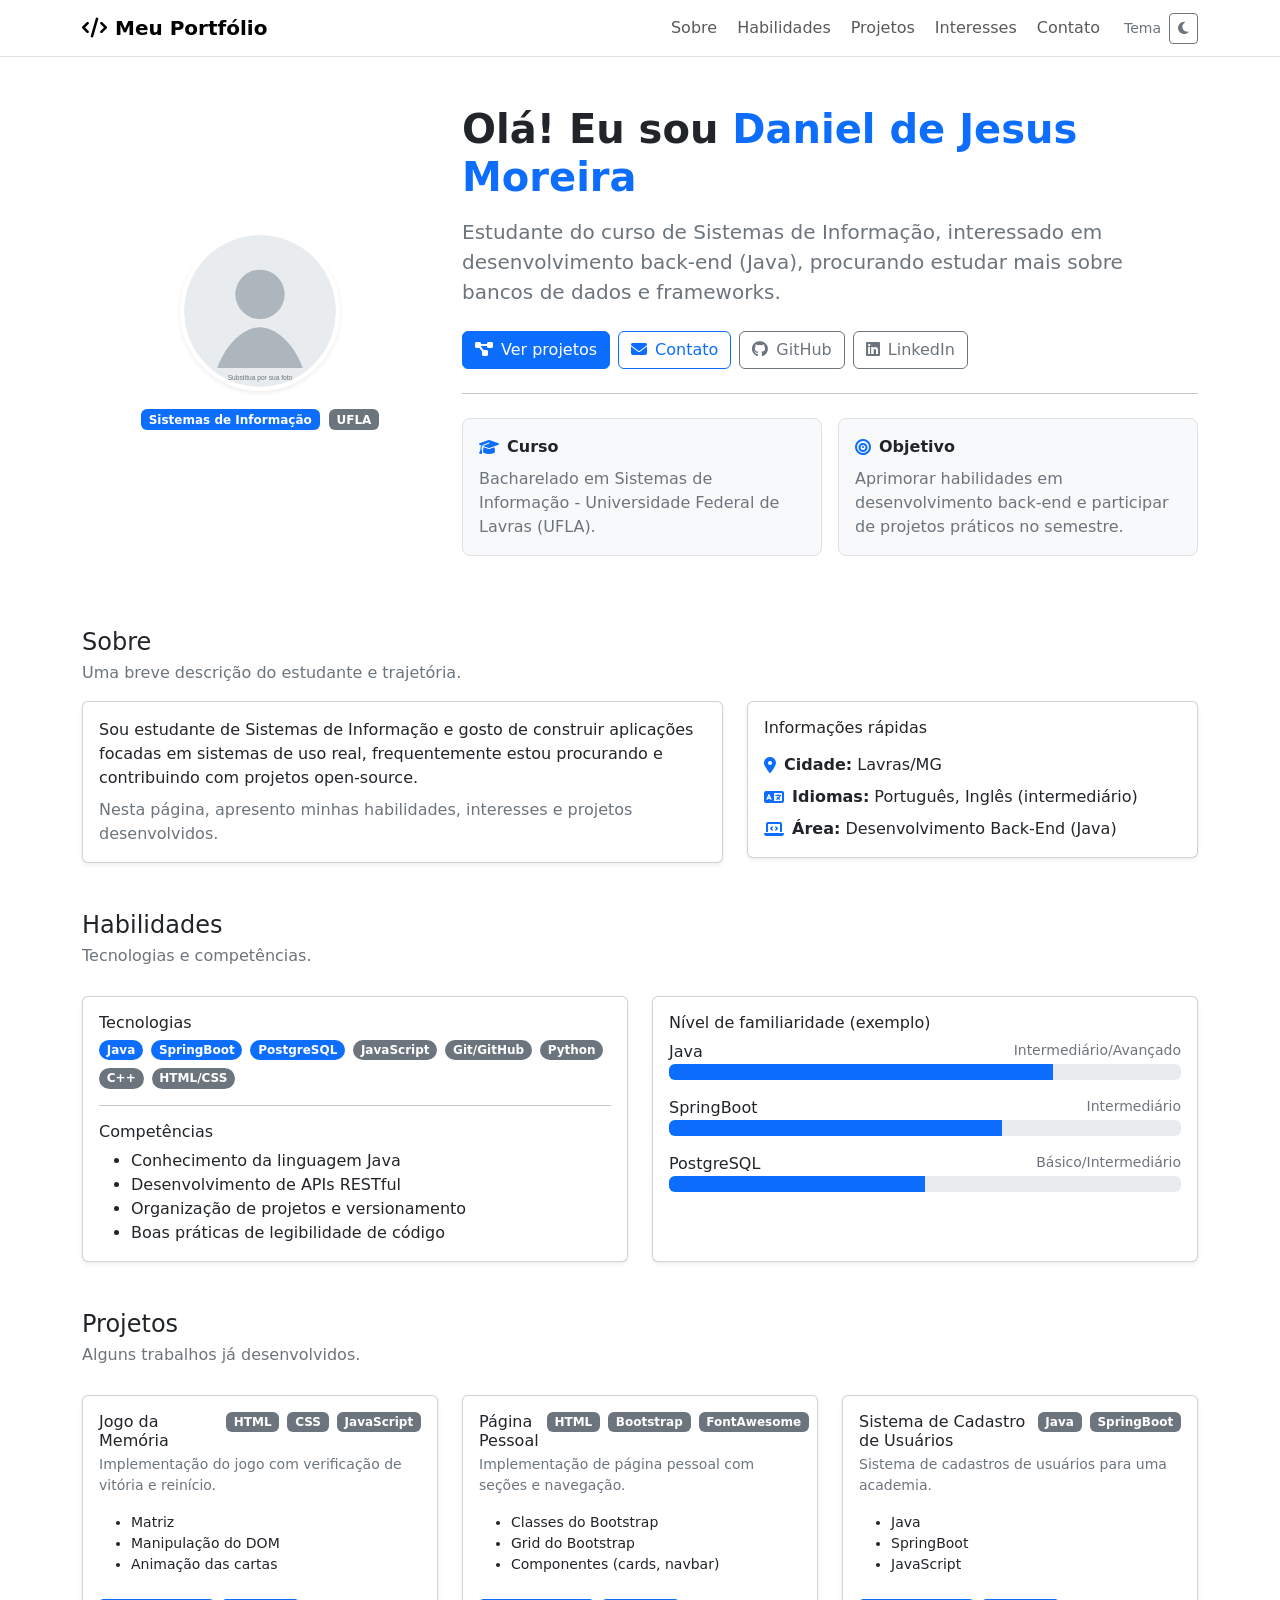
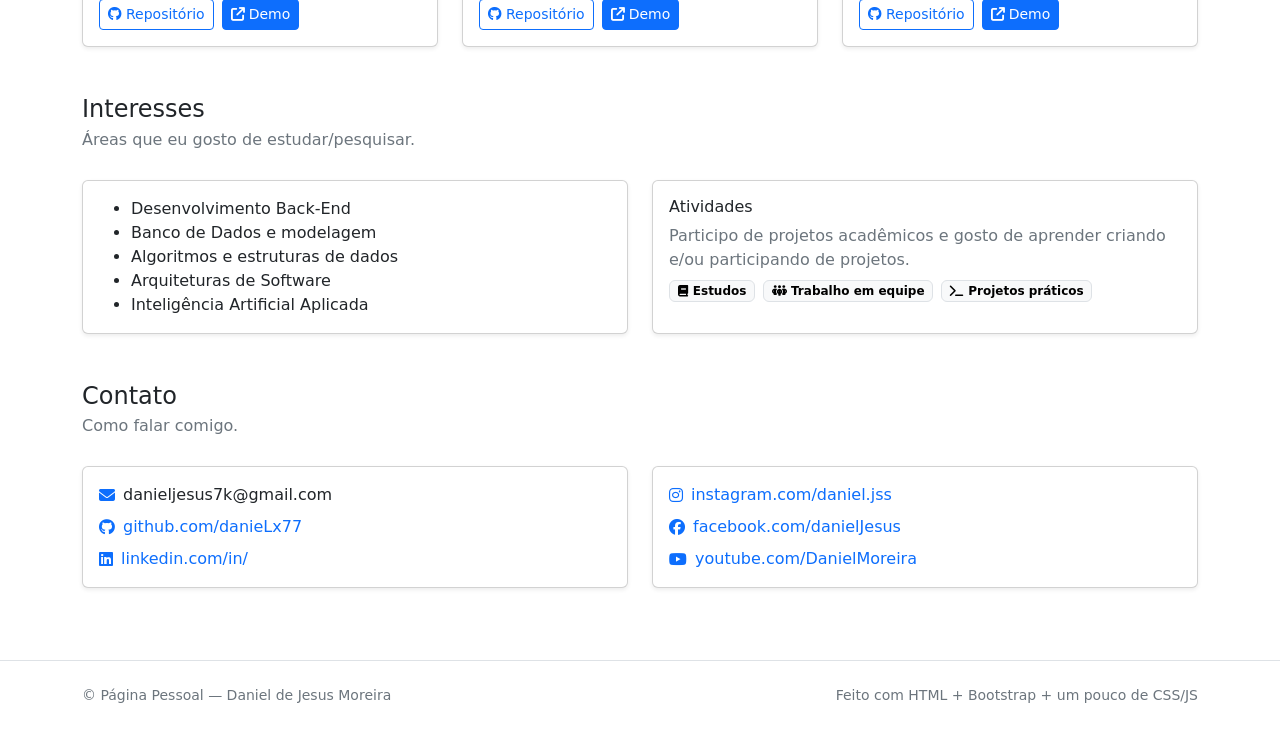
==== versao-bootstrap/index.html @ b2531820 "refactor: mudanca na estrutura de pastas da versao-bootstrap" ====
<!DOCTYPE html>
<html lang="pt-BR" data-bs-theme="light">
    <head>
        <meta charset="utf-8">
        <meta name="viewport" content="width=device-width, initial-scale=1.0">
        <title>Página Pessoal</title>

        <!-- Bootstrap 5 (CSS) -->
        <link href="https://cdn.jsdelivr.net/npm/bootstrap@5.3.3/dist/css/bootstrap.min.css" rel="stylesheet">

        <!-- Font Awesome (ícones) -->
        <link rel="stylesheet" href="https://cdnjs.cloudflare.com/ajax/libs/font-awesome/6.5.0/css/all.min.css">

        <!-- CSS do projeto (externo) -->
        <link rel="stylesheet" href="assets/css/styles.css">
    </head>
    <body class="bg-body">

        <!-- Navbar -->
<nav class="navbar navbar-expand-lg border-bottom bg-body sticky-top">
    <div class="container">
        <a class="navbar-brand fw-semibold" href="#top">
            <i class="fa-solid fa-code me-2"></i>Meu Portfólio
        </a>
        <button class="navbar-toggler" type="button" data-bs-toggle="collapse" data-bs-target="#navContent">
            <span class="navbar-toggler-icon"></span>
        </button>
        <div class="collapse navbar-collapse" id="navContent">
            <ul class="navbar-nav ms-auto gap-lg-1">
                <li class="nav-item"><a class="nav-link" href="#sobre">Sobre</a></li>
                <li class="nav-item"><a class="nav-link" href="#habilidades">Habilidades</a></li>
                <li class="nav-item"><a class="nav-link" href="#projetos">Projetos</a></li>
                <li class="nav-item"><a class="nav-link" href="#interesses">Interesses</a></li>
                <li class="nav-item"><a class="nav-link" href="#contato">Contato</a></li>
            </ul>
            <div class="ms-lg-3 d-flex align-items-center gap-2 py-2 py-lg-0">
                <span class="small text-secondary d-none d-lg-inline">Tema</span>
                <button id="themeToggle" class="btn btn-outline-secondary btn-sm" type="button">
                    <i class="fa-solid fa-moon"></i>
                </button>
            </div>
        </div>
    </div>
</nav>

<!-- Header / Informações Básicas -->
<header id="top" class="py-5">
    <div class="container">
        <div class="row align-items-center g-4">
            <div class="col-12 col-lg-4 text-center">
                <img class="profile-img shadow-sm" src="assets/img/foto.svg" alt="Foto de perfil">
                <div class="mt-3">
                    <span class="badge text-bg-primary me-1">Sistemas de Informação</span>
                    <span class="badge text-bg-secondary">UFLA</span>
                </div>
            </div>
            <div class="col-12 col-lg-8">
                <h1 class="display-6 fw-semibold mb-3">
                    Olá! Eu sou <span class="text-primary">Daniel de Jesus Moreira</span>
                </h1>
                <p class="lead text-secondary mb-4">
                    Estudante do curso de Sistemas de Informação, interessado em desenvolvimento back-end (Java), procurando estudar mais sobre bancos de dados e frameworks.
                </p>
                <div class="d-flex flex-wrap gap-2">
                    <a class="btn btn-primary" href="#projetos">
                        <i class="fa-solid fa-diagram-project me-2"></i>Ver projetos
                    </a>
                    <a class="btn btn-outline-primary" href="#contato">
                        <i class="fa-solid fa-envelope me-2"></i>Contato
                    </a>
                    <a class="btn btn-outline-secondary" href="https://github.com/danieLx77" target="_blank">
                        <i class="fa-brands fa-github me-2"></i>GitHub
                    </a>
                    <a class="btn btn-outline-secondary" href="https://www.linkedin.com/" target="_blank">
                        <i class="fa-brands fa-linkedin me-2"></i>LinkedIn
                    </a>
                </div>
                <hr class="my-4">
                <div class="row g-3">
                    <div class="col-12 col-md-6">
                        <div class="p-3 rounded-3 border bg-body-tertiary">
                            <div class="d-flex align-items-center gap-2 mb-2">
                                <i class="fa-solid fa-graduation-cap text-primary"></i>
                                <strong>Curso</strong>
                            </div>
                            <p class="mb-0 text-secondary">
                                Bacharelado em Sistemas de Informação - Universidade Federal de Lavras (UFLA).
                            </p>
                        </div>
                    </div>
                    <div class="col-12 col-md-6">
                        <div class="p-3 rounded-3 border bg-body-tertiary">
                            <div class="d-flex align-items-center gap-2 mb-2">
                                <i class="fa-solid fa-bullseye text-primary"></i>
                                <strong>Objetivo</strong>
                            </div>
                            <p class="mb-0 text-secondary">
                                Aprimorar habilidades em desenvolvimento back-end e participar de projetos práticos no semestre.
                            </p>
                        </div>
                    </div>
                </div>
            </div>
        </div>
    </div>
</header>
<main class="pb-5">
    <!-- Sobre -->
    <section id="sobre" class="py-4">
        <div class="container">
            <div class="mb-3">
                <h2 class="h4 mb-1">Sobre</h2>
                <p class="text-secondary mb-0">Uma breve descrição do estudante e trajetória.</p>
            </div>
            <div class="row g-4">
                <div class="col-12 col-lg-7">
                    <div class="card shadow-sm">
                        <div class="card-body">
                            <p class="mb-2">
                                Sou estudante de Sistemas de Informação e gosto de construir aplicações focadas em sistemas de uso real, frequentemente estou procurando e contribuindo com projetos open-source.
                            </p>
                            <p class="mb-0 text-secondary">
                                Nesta página, apresento minhas habilidades, interesses e projetos desenvolvidos.
                            </p>
                        </div>
                    </div>
                </div>
                <div class="col-12 col-lg-5">
                    <div class="card shadow-sm">
                        <div class="card-body">
                            <h3 class="h6 mb-3">Informações rápidas</h3>
                            <ul class="list-unstyled mb-0">
                                <li class="d-flex gap-2 mb-2">
                                    <i class="fa-solid fa-location-dot text-primary mt-1"></i>
                                    <div><strong>Cidade:</strong> Lavras/MG</div>
                                </li>
                                <li class="d-flex gap-2 align-items-start mb-2">
                                    <i class="fa-solid fa-language mt-1 text-primary"></i>
                                    <div><strong>Idiomas:</strong> Português, Inglês (intermediário)</div>
                                </li>
                                <li class="d-flex gap-2">
                                    <i class="fa-solid fa-laptop-code text-primary mt-1"></i>
                                    <div><strong>Área:</strong> Desenvolvimento Back-End (Java)</div>
                                </li>
                            </ul>
                        </div>
                    </div>
                </div>
            </div>
        </div>
    </section>
    <!-- Habilidades -->
<section id="habilidades" class="py-4">
    <div class="container">
        <div class="section-title">
            <h2 class="h4 mb-1">Habilidades</h2>
            <p class="text-secondary mb-0">Tecnologias e competências.</p>
        </div>
        <div class="row g-4 mt-1">
            <div class="col-12 col-lg-6">
                <div class="card shadow-sm h-100">
                    <div class="card-body">
                        <h3 class="h6">Tecnologias</h3>
                        <div class="d-flex flex-wrap gap-2">
                            <span class="badge rounded-pill text-bg-primary">Java</span>
                            <span class="badge rounded-pill text-bg-primary">SpringBoot</span>
                            <span class="badge rounded-pill text-bg-primary">PostgreSQL</span>
                            <span class="badge rounded-pill text-bg-secondary">JavaScript</span>
                            <span class="badge rounded-pill text-bg-secondary">Git/GitHub</span>
                            <span class="badge rounded-pill text-bg-secondary">Python</span>
                            <span class="badge rounded-pill text-bg-secondary">C++</span>
                            <span class="badge rounded-pill text-bg-secondary">HTML/CSS</span>
                        </div>
                        <hr>
                        <h3 class="h6">Competências</h3>
                        <ul class="mb-0">
                            <li>Conhecimento da linguagem Java</li>
                            <li>Desenvolvimento de APIs RESTful</li>
                            <li>Organização de projetos e versionamento</li>
                            <li>Boas práticas de legibilidade de código</li>
                        </ul>
                    </div>
                </div>
            </div>
            <div class="col-12 col-lg-6">
                <div class="card shadow-sm h-100">
                    <div class="card-body">
                        <h3 class="h6">Nível de familiaridade (exemplo)</h3>
                        <div class="mb-3">
                            <div class="d-flex justify-content-between">
                                <span>Java</span><span class="text-secondary small">Intermediário/Avançado</span>
                            </div>
                            <div class="progress" role="progressbar" aria-label="HTML" aria-valuenow="75" aria-valuemin="0" aria-valuemax="100">
                                <div class="progress-bar" style="width: 75%"></div>
                            </div>
                        </div>
                        <div class="mb-3">
                            <div class="d-flex justify-content-between">
                                <span>SpringBoot</span><span class="text-secondary small">Intermediário</span>
                            </div>
                            <div class="progress" role="progressbar" aria-label="CSS" aria-valuenow="65" aria-valuemin="0" aria-valuemax="100">
                                <div class="progress-bar" style="width: 65%"></div>
                            </div>
                        </div>
                        <div class="mb-0">
                            <div class="d-flex justify-content-between">
                                <span>PostgreSQL</span><span class="text-secondary small">Básico/Intermediário</span>
                            </div>
                            <div class="progress" role="progressbar" aria-label="JavaScript" aria-valuenow="50" aria-valuemin="0" aria-valuemax="100">
                                <div class="progress-bar" style="width: 50%"></div>
                            </div>
                        </div>
                    </div>
                </div>
            </div>
        </div>
    </div>
</section>
<!-- Projetos -->
<section id="projetos" class="py-4">
    <div class="container">
        <div class="section-title">
            <h2 class="h4 mb-1">Projetos</h2>
            <p class="text-secondary mb-0">Alguns trabalhos já desenvolvidos.</p>
        </div>
        <div class="row g-4 mt-1">
            <div class="col-12 col-md-6 col-lg-4">
                <div class="card shadow-sm h-100">
                    <div class="card-body d-flex flex-column">
                        <div class="d-flex align-items-start justify-content-between gap-2">
                            <h3 class="h6 mb-1">Jogo da Memória</h3>
                            <span class="badge text-bg-secondary">HTML</span>
                            <span class="badge text-bg-secondary">CSS</span>
                            <span class="badge text-bg-secondary">JavaScript</span>
                        </div>
                        <p class="text-secondary small">
                            Implementação do jogo com verificação de vitória e reinício.
                        </p>
                        <ul class="small mb-4">
                            <li>Matriz</li>
                            <li>Manipulação do DOM</li>
                            <li>Animação das cartas</li>
                        </ul>
                        <div class="mt-auto d-flex gap-2">
                            <a class="btn btn-sm btn-outline-primary" href="https://github.com/danieLx77/ProgWeb-UFLA" target="_blank" rel="noreferrer">
                                <i class="fa-brands fa-github me-1"></i>Repositório
                            </a>
                            <a class="btn btn-sm btn-primary" href="https://danielx77.github.io/ProgWeb-UFLA/" target="_blank" rel="noreferrer">
                                <i class="fa-solid fa-arrow-up-right-from-square me-1"></i>Demo
                            </a>
                        </div>
                    </div>
                </div>
            </div>
            <div class="col-12 col-md-6 col-lg-4">
                <div class="card shadow-sm h-100">
                    <div class="card-body d-flex flex-column">
                        <div class="d-flex align-items-start justify-content-between gap-2">
                            <h3 class="h6 mb-1">Página Pessoal</h3>
                            <span class="badge text-bg-secondary">HTML</span>
                            <span class="badge text-bg-secondary">Bootstrap</span>
                            <span class="badge text-bg-secondary">FontAwesome</span>
                        </div>
                        <p class="text-secondary small">
                            Implementação de página pessoal com seções e navegação.
                        </p>
                        <ul class="small mb-4">
                            <li>Classes do Bootstrap</li>
                            <li>Grid do Bootstrap</li>
                            <li>Componentes (cards, navbar)</li>
                        </ul>
                        <div class="mt-auto d-flex gap-2">
                            <a class="btn btn-sm btn-outline-primary" href="https://github.com/danieLx77/ProgWeb_2" target="_blank" rel="noreferrer">
                                <i class="fa-brands fa-github me-1"></i>Repositório
                            </a>
                            <a class="btn btn-sm btn-primary" href="#" target="_blank" rel="noreferrer">
                                <i class="fa-solid fa-arrow-up-right-from-square me-1"></i>Demo
                            </a>
                        </div>
                    </div>
                </div>
            </div>
            <div class="col-12 col-md-6 col-lg-4">
                <div class="card shadow-sm h-100">
                    <div class="card-body d-flex flex-column">
                        <div class="d-flex align-items-start justify-content-between gap-2">
                            <h3 class="h6 mb-1">Sistema de Cadastro de Usuários</h3>
                            <span class="badge text-bg-secondary">Java</span>
                            <span class="badge text-bg-secondary">SpringBoot</span>
                        </div>
                        <p class="text-secondary small">
                            Sistema de cadastros de usuários para uma academia.
                        </p>
                        <ul class="small mb-4">
                            <li>Java</li>
                            <li>SpringBoot</li>
                            <li>JavaScript</li>
                        </ul>
                        <div class="mt-auto d-flex gap-2">
                            <a class="btn btn-sm btn-outline-primary" href="#" target="_blank" rel="noreferrer">
                                <i class="fa-brands fa-github me-1"></i>Repositório
                            </a>
                            <a class="btn btn-sm btn-primary" href="#" target="_blank" rel="noreferrer">
                                <i class="fa-solid fa-arrow-up-right-from-square me-1"></i>Demo
                            </a>
                        </div>
                    </div>
                </div>
            </div>
        </div>
    </div>
</section>
<!-- Interesses -->
<section id="interesses" class="py-4">
    <div class="container">
        <div class="section-title">
            <h2 class="h4 mb-1">Interesses</h2>
            <p class="text-secondary mb-0">Áreas que eu gosto de estudar/pesquisar.</p>
        </div>
        <div class="row g-4 mt-1">
            <div class="col-12 col-lg-6">
                <div class="card shadow-sm h-100">
                    <div class="card-body">
                        <ul class="mb-0">
                        <li>Desenvolvimento Back-End</li>
                        <li>Banco de Dados e modelagem</li>
                        <li>Algoritmos e estruturas de dados</li>
                        <li>Arquiteturas de Software</li>
                        <li>Inteligência Artificial Aplicada</li>
                        </ul>
                    </div>
                </div>
            </div>
            <div class="col-12 col-lg-6">
                <div class="card shadow-sm h-100">
                    <div class="card-body">
                        <h3 class="h6">Atividades</h3>
                        <p class="text-secondary mb-2">
                            Participo de projetos acadêmicos e gosto de aprender criando e/ou participando de projetos.
                        </p>
                        <div class="d-flex flex-wrap gap-2">
                            <span class="badge text-bg-light border"><i class="fa-solid fa-book me-1"></i>Estudos</span>
                            <span class="badge text-bg-light border"><i class="fa-solid fa-people-group me-1"></i>Trabalho em equipe</span>
                            <span class="badge text-bg-light border"><i class="fa-solid fa-terminal me-1"></i>Projetos práticos</span>
                        </div>
                    </div>
                </div>
            </div>
        </div>
    </div>
</section>
<!-- Contato -->
<section id="contato" class="py-4">
    <div class="container">
        <div class="section-title">
            <h2 class="h4 mb-1">Contato</h2>
            <p class="text-secondary mb-0">Como falar comigo.</p>
        </div>
        <div class="row g-4 mt-1">
            <div class="col-12 col-lg-6">
                <div class="card shadow-sm">
                    <div class="card-body">
                        <ul class="list-unstyled mb-0">
                            <li class="d-flex gap-2 align-items-center mb-2">
                                <i class="fa-solid fa-envelope text-primary"></i>
                                <span>danieljesus7k@gmail.com</span>
                            </li>
                            <li class="d-flex gap-2 align-items-center mb-2">
                                <i class="fa-brands fa-github text-primary"></i>
                                <a class="link-underline link-underline-opacity-0" href="https://github.com/" target="_blank" rel="noreferrer">
                                    github.com/danieLx77
                                </a>
                            </li>
                            <li class="d-flex gap-2 align-items-center">
                                <i class="fa-brands fa-linkedin text-primary"></i>
                                <a class="link-underline link-underline-opacity-0" href="https://www.linkedin.com/" target="_blank" rel="noreferrer">
                                    linkedin.com/in/
                                </a>
                            </li>
                        </ul>
                    </div>
                </div>
            </div>
            <div class="col-12 col-lg-6">
                <div class="card shadow-sm">
                    <div class="card-body">
                        <ul class="list-unstyled mb-0">
                            <li class="d-flex gap-2 align-items-center mb-2">
                                <i class="fa-brands fa-instagram text-primary"></i>
                                <a class="link-underline link-underline-opacity-0" href="https://instagram.com/" target="_blank" rel="noreferrer">
                                    instagram.com/daniel.jss
                                </a>
                            </li>
                            <li class="d-flex gap-2 align-items-center mb-2">
                                <i class="fa-brands fa-facebook text-primary"></i>
                                <a class="link-underline link-underline-opacity-0" href="https://facebook.com/" target="_blank" rel="noreferrer">
                                    facebook.com/danielJesus
                                </a>
                            </li>
                            <li class="d-flex gap-2 align-items-center">
                                <i class="fa-brands fa-youtube text-primary"></i>
                                <a class="link-underline link-underline-opacity-0" href="https://www.youtube.com/" target="_blank" rel="noreferrer">
                                    youtube.com/DanielMoreira
                                </a>
                            </li>
                        </ul>
                    </div>
                </div>
            </div>
        </div>
    </div>
</section>
</main>
<!-- Rodapé da Página -->
<footer class="border-top py-4">
    <div class="container d-flex flex-column flex-md-row justify-content-between gap-2">
        <small class="text-secondary">© <span id="year"></span> Página Pessoal — Daniel de Jesus Moreira</small>
        <small class="text-secondary">Feito com HTML + Bootstrap + um pouco de CSS/JS</small>
    </div>
</footer>



        <!-- Bootstrap JS (necessário para navbar colapsável) -->
        <script src="https://cdn.jsdelivr.net/npm/bootstrap@5.3.3/dist/js/bootstrap.bundle.min.js"></script>

        <!-- JS do projeto -->
        <script src="assets/js/script.js"></script>
    </body>
</html>
---- versao-bootstrap/assets/css/styles.css ----
/* Ajusta tamanho da imagem de perfil */
.profile-img {
    width: 160px;
    height: 160px;
    border-radius: 999px;
    border: 4px solid rgba(255, 255, 255, 0.7);
}

/* Melhorar espaçamento do âncora/título (por causa da navbar fixa) */
section {
    scroll-margin-top: 90px;
}
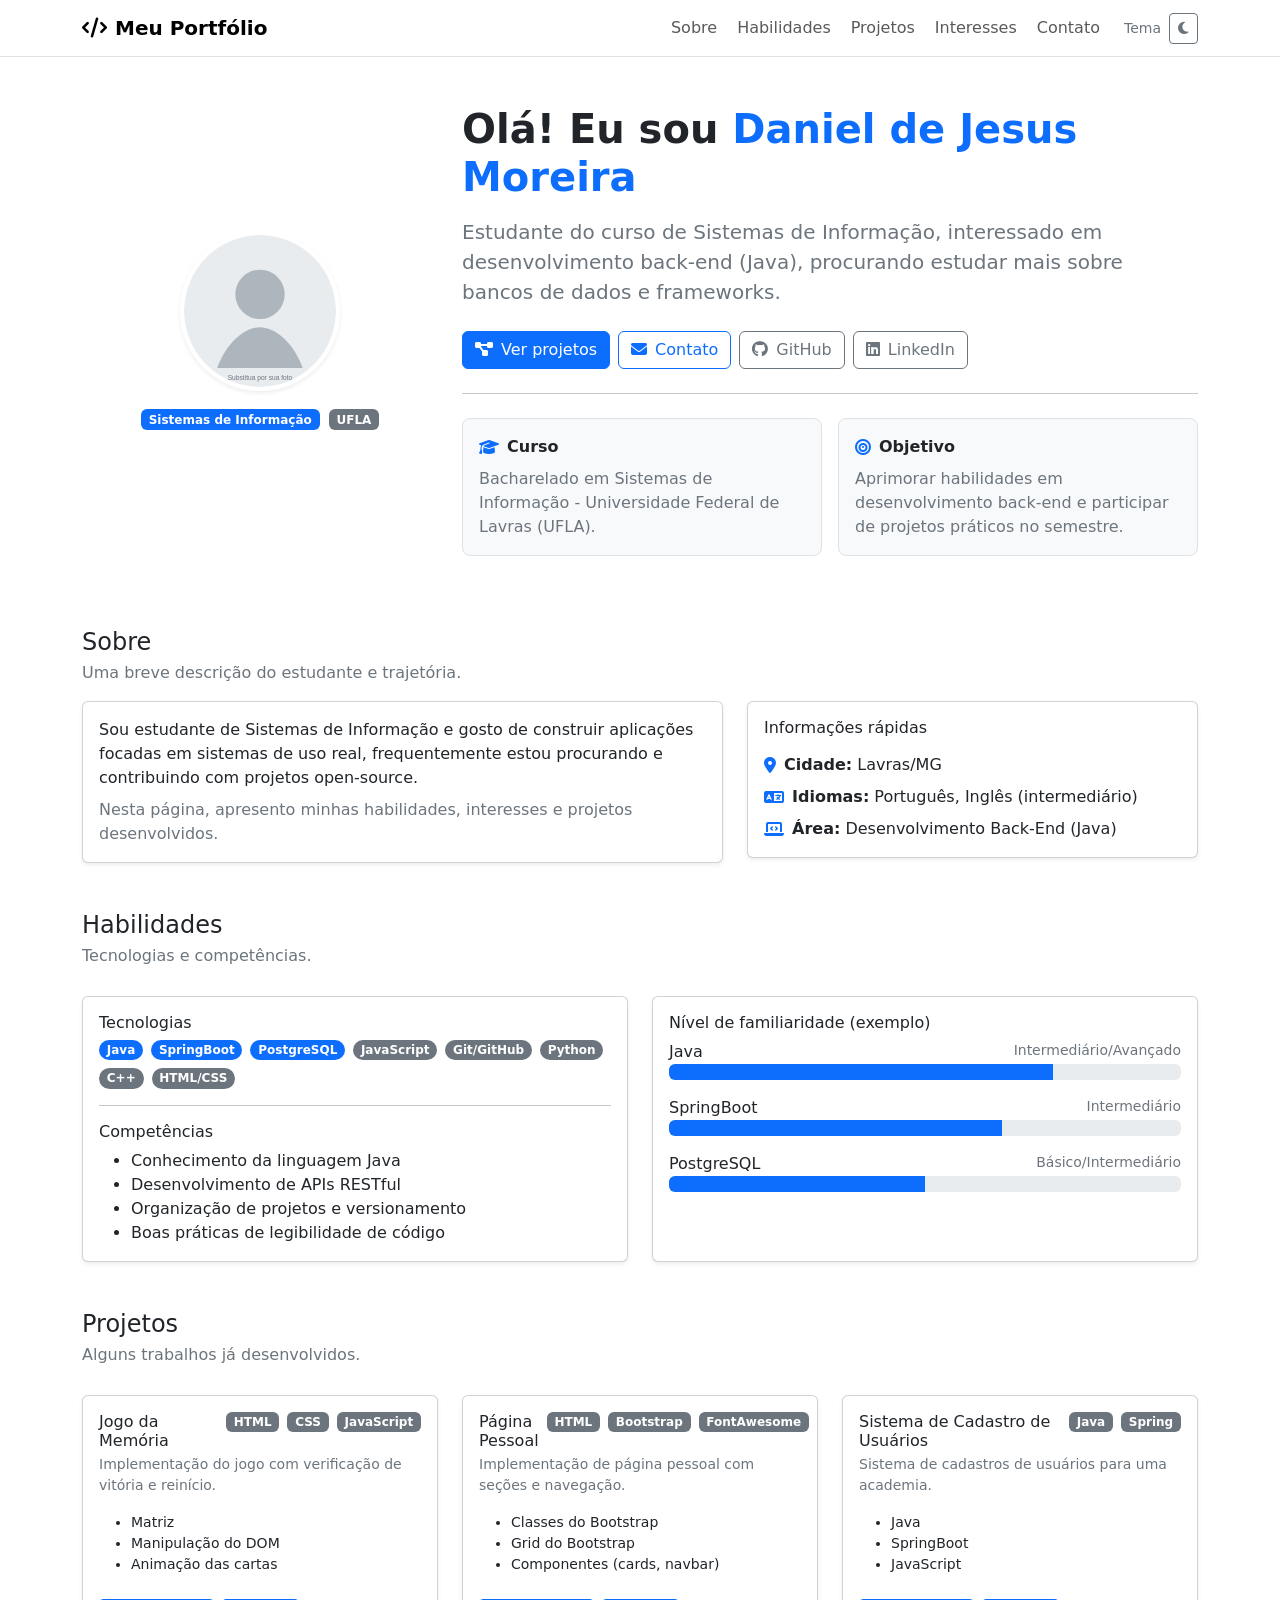
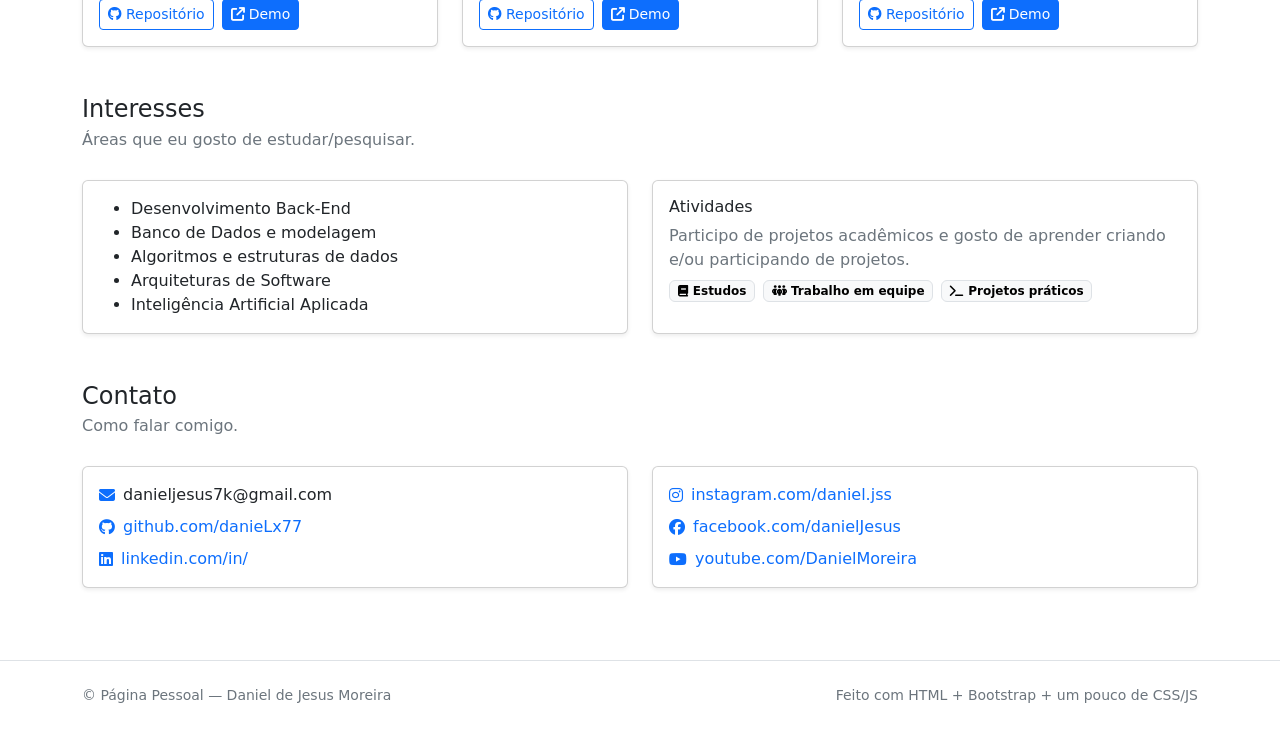
==== commit d11e1a32: "style: corrige informacoes da pagina" ====
--- a/versao-bootstrap/index.html
+++ b/versao-bootstrap/index.html
@@ -286,7 +286,7 @@
                         <div class="d-flex align-items-start justify-content-between gap-2">
                             <h3 class="h6 mb-1">Sistema de Cadastro de Usuários</h3>
                             <span class="badge text-bg-secondary">Java</span>
-                            <span class="badge text-bg-secondary">SpringBoot</span>
+                            <span class="badge text-bg-secondary">Spring</span>
                         </div>
                         <p class="text-secondary small">
                             Sistema de cadastros de usuários para uma academia.
